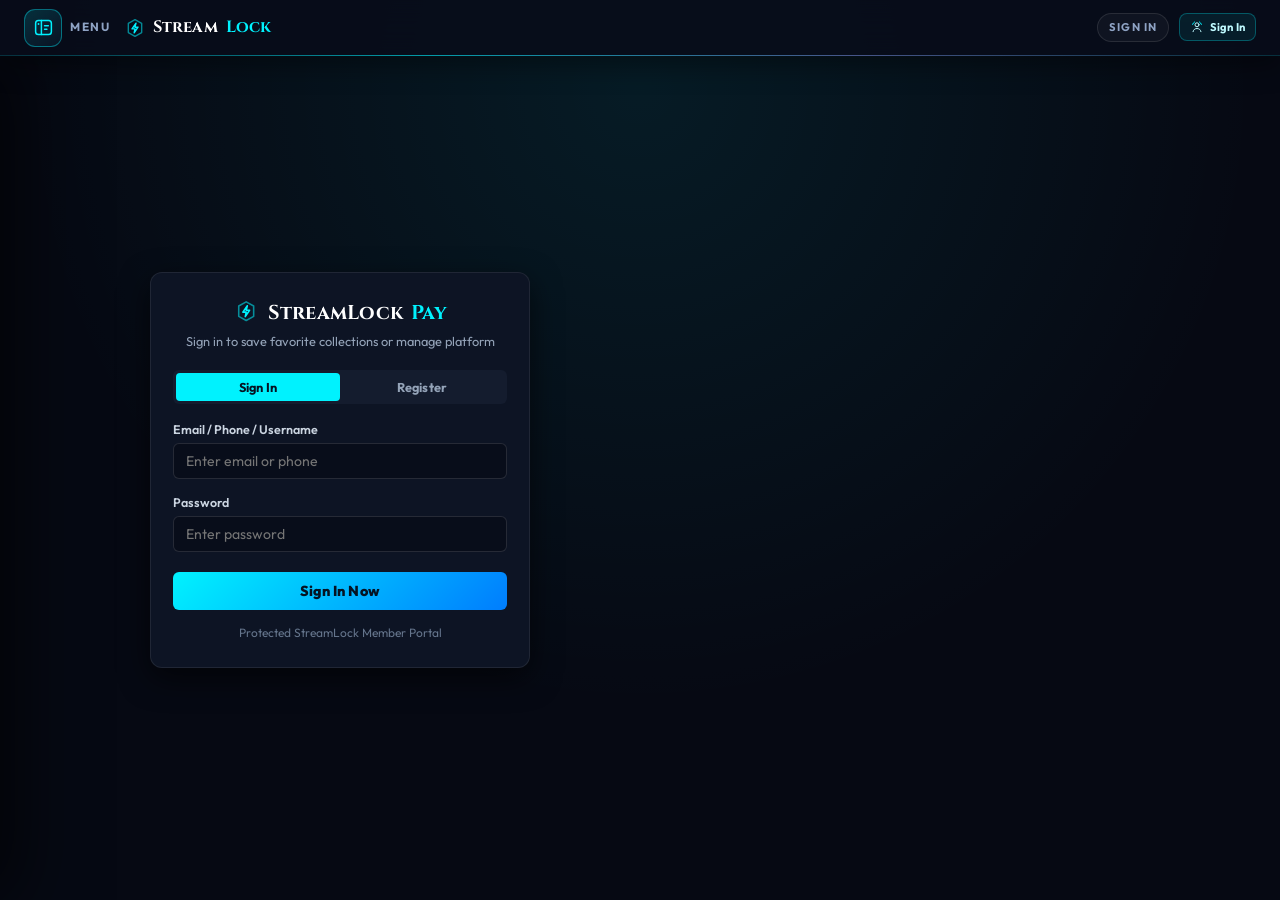
==== admin.html @ 2764302a "Add files via upload" ====
<!DOCTYPE html>
<html lang="en">
<head>
  <meta charset="UTF-8">
  <meta name="viewport" content="width=device-width, initial-scale=1.0">
  <meta http-equiv="refresh" content="0;url=index.html">
  <title>Developer Hub | StreamLock</title>
  <link rel="stylesheet" href="theme.css">
</head>
<body style="min-height:100vh;display:grid;place-items:center;background:#070a14;color:#cbd5e1;font-family:sans-serif;">
  <p>Opening the unified Developer Hub… <a href="index.html" style="color:#00f2fe;">Continue</a></p>
  <script>window.location.replace('index.html');</script>
</body>
</html>
---- theme.css ----
/* ============================================================
   StreamLock — Unified Design System
   Display: SLDisplay (engraved, magical, highly legible serif caps)
   Text:    SLText (rounded geometric sans, soft on the eyes)
   Fonts are embedded, so the site works fully offline.
   ============================================================ */
@font-face{font-family:'SLDisplay';src:url([data-uri]) format('woff2');font-weight:400 900;font-style:normal;font-display:swap}
@font-face{font-family:'SLText';src:url([data-uri]) format('woff2');font-weight:300 800;font-style:normal;font-display:swap}

:root{
  --sl-display:'SLDisplay','Cinzel',Georgia,serif;
  --sl-text:'SLText','Outfit',-apple-system,BlinkMacSystemFont,'Segoe UI',sans-serif;
  --sl-cyan:#00f2fe;
  --sl-blue:#4facfe;
  --sl-amber:#fbbf24;
  --sl-violet:#a78bfa;
  --sl-bar-h:56px;
}

/* One consistent type voice everywhere, including inline-styled elements */
*,*::before,*::after{font-family:var(--sl-font,var(--sl-text))!important;font-variant-numeric:tabular-nums}
html{scroll-behavior:smooth}
body{
  padding-top:var(--sl-bar-h)!important;
  color:#e9eff9;
  line-height:1.55;
  -webkit-font-smoothing:antialiased;
  text-rendering:optimizeLegibility;
}
h1,h2,h3,h4,h5,h6,
.brand,.brand-logo,.section-title,.stat-value,.video-title,.ad-headline,
.sl-wordmark,.sl-drawer-brand strong,.locked-msg-box h2,.sl-ad-title,
.sl-section-heading,.sl-unlock-title{
  --sl-font:var(--sl-display);
  font-weight:700!important;
  letter-spacing:.012em;
}
button,.btn,.tab-btn,.auth-tab,.ad-btn,.sl-nav-text b{font-weight:700;letter-spacing:.012em}
::selection{background:rgba(0,242,254,.28);color:#fff}
::-webkit-scrollbar{width:9px;height:9px}
::-webkit-scrollbar-track{background:#080d19}
::-webkit-scrollbar-thumb{background:#22304c;border-radius:9px;border:2px solid #080d19}
::-webkit-scrollbar-thumb:hover{background:#33486f}

/* ---------- Custom vector icon system (no emoji) ---------- */
.sl-ic{display:inline-flex;align-items:center;justify-content:center;width:1.12em;height:1.12em;vertical-align:-.19em;margin:0 .10em;flex:none;color:inherit;--sl-ic-accent:#00f2fe}
.sl-ic>svg{width:100%;height:100%;display:block;overflow:visible}
.sl-ic .acc{stroke:var(--sl-ic-accent)}
.sl-ic .acc-fill{fill:var(--sl-ic-accent);stroke:none}
.sl-ic .soft{opacity:.55}

/* ---------- Global top bar with corner menu button ---------- */
.sl-topbar{
  position:fixed;top:0;left:0;right:0;height:var(--sl-bar-h);z-index:100003;
  display:flex;align-items:center;gap:14px;padding:0 clamp(12px,2.4vw,24px);
  background:rgba(8,13,26,.90);backdrop-filter:blur(16px);-webkit-backdrop-filter:blur(16px);
  border-bottom:1px solid rgba(0,242,254,.16);
  box-shadow:0 8px 28px rgba(0,0,0,.42);
}
.sl-topbar::after{content:'';position:absolute;left:0;right:0;bottom:-1px;height:1px;background:linear-gradient(90deg,transparent,rgba(0,242,254,.55),rgba(167,139,250,.4),transparent)}
.sl-menu-btn{
  width:38px;height:38px;flex:0 0 38px;display:grid;place-items:center;
  border-radius:11px;border:1px solid rgba(0,242,254,.38);
  background:linear-gradient(145deg,rgba(0,242,254,.16),rgba(79,172,254,.05));
  color:var(--sl-cyan);cursor:pointer;position:relative;
  transition:transform .35s cubic-bezier(.22,1,.36,1),box-shadow .3s ease,border-color .3s ease,background .3s ease;
}
.sl-menu-btn .sl-ic{width:21px;height:21px;margin:0}
.sl-menu-btn:hover{transform:translateY(-1px);box-shadow:0 0 0 4px rgba(0,242,254,.10),0 8px 22px rgba(0,242,254,.20);border-color:var(--sl-cyan)}
body.sl-menu-open .sl-menu-btn{background:linear-gradient(145deg,rgba(0,242,254,.28),rgba(167,139,250,.12));border-color:var(--sl-cyan)}
body.sl-menu-open .sl-menu-btn .sl-ic{transform:translateX(2px)}
.sl-menu-btn .sl-ic{transition:transform .4s cubic-bezier(.22,1,.36,1)}
.sl-menu-label{font-size:.74rem;font-weight:700;letter-spacing:.14em;text-transform:uppercase;color:#8ea3c4;margin-left:-6px}
.sl-wordmark{display:flex;align-items:center;gap:8px;font-size:1.02rem;color:#fff;white-space:nowrap}
.sl-wordmark .sl-ic{width:20px;height:20px;margin:0;color:var(--sl-cyan)}
.sl-wordmark em{font-style:normal;color:var(--sl-cyan)}
.sl-topbar-right{margin-left:auto;display:flex;align-items:center;gap:10px;min-width:0}
.sl-page-chip{font-size:.7rem;font-weight:700;letter-spacing:.1em;text-transform:uppercase;color:#8ea3c4;border:1px solid rgba(255,255,255,.10);background:rgba(255,255,255,.035);padding:5px 11px;border-radius:20px;white-space:nowrap;overflow:hidden;text-overflow:ellipsis;max-width:44vw}
@media(max-width:560px){.sl-menu-label,.sl-page-chip{display:none}}

/* ---------- Sliding drawer + scrim ---------- */
.sl-scrim{
  position:fixed;top:var(--sl-bar-h);left:0;right:0;bottom:0;z-index:100001;background:rgba(3,7,18,.70);
  backdrop-filter:blur(5px);-webkit-backdrop-filter:blur(5px);
  opacity:0;visibility:hidden;transition:opacity .4s ease,visibility .4s ease;
}
body.sl-menu-open .sl-scrim{opacity:1;visibility:visible}
.sl-drawer{
  position:fixed;top:var(--sl-bar-h);left:0;bottom:0;width:min(372px,88vw);z-index:100002;
  display:flex;flex-direction:column;overflow:hidden;
  background:linear-gradient(165deg,#101c36 0%,#0a1122 52%,#080d1b 100%);
  border-right:1px solid rgba(0,242,254,.24);
  box-shadow:28px 0 70px rgba(0,0,0,.7);
  transform:translateX(-104%);
  transition:transform .46s cubic-bezier(.22,1,.36,1);
  will-change:transform;
}
body.sl-menu-open .sl-drawer{transform:translateX(0)}
.sl-drawer::before{content:'';position:absolute;top:-140px;left:-110px;width:340px;height:340px;background:radial-gradient(circle,rgba(0,242,254,.20),transparent 68%);pointer-events:none}
.sl-drawer::after{content:'';position:absolute;bottom:-160px;right:-120px;width:300px;height:300px;background:radial-gradient(circle,rgba(167,139,250,.14),transparent 70%);pointer-events:none}
.sl-drawer-head{position:relative;display:flex;align-items:center;justify-content:space-between;gap:12px;padding:22px 20px 18px;border-bottom:1px solid rgba(255,255,255,.07)}
.sl-drawer-brand{display:flex;align-items:center;gap:11px}
.sl-drawer-mark{width:40px;height:40px;display:grid;place-items:center;border-radius:12px;border:1px solid rgba(0,242,254,.35);background:linear-gradient(145deg,rgba(0,242,254,.18),rgba(167,139,250,.10));color:var(--sl-cyan)}
.sl-drawer-mark .sl-ic{width:23px;height:23px;margin:0}
.sl-drawer-brand strong{display:block;font-size:1.02rem;line-height:1.15;color:#fff}
.sl-drawer-brand small{display:block;font-size:.7rem;letter-spacing:.16em;text-transform:uppercase;color:#7d93b6}
.sl-close{width:32px;height:32px;display:grid;place-items:center;border-radius:10px;border:1px solid rgba(255,255,255,.10);background:rgba(255,255,255,.04);color:#9bb0cf;cursor:pointer;transition:.25s}
.sl-close:hover{color:#fff;border-color:rgba(0,242,254,.5);transform:rotate(90deg)}
.sl-close .sl-ic{width:17px;height:17px;margin:0}
.sl-drawer-body{position:relative;flex:1;overflow-y:auto;padding:18px 16px 22px;display:flex;flex-direction:column;gap:9px}
.sl-group-label{font-size:.67rem;font-weight:800;letter-spacing:.19em;text-transform:uppercase;color:#7089ad;padding:8px 6px 4px;display:flex;align-items:center;gap:8px}
.sl-group-label::after{content:'';flex:1;height:1px;background:linear-gradient(90deg,rgba(255,255,255,.12),transparent)}
.sl-group-label.sl-dev{color:var(--sl-amber);margin-top:14px}
.sl-group-label.sl-dev::after{background:linear-gradient(90deg,rgba(251,191,36,.35),transparent)}
.sl-group-label .sl-ic{width:15px;height:15px;margin:0;color:var(--sl-amber)}
.sl-nav-item{
  --i:0;
  display:flex;align-items:center;gap:12px;padding:11px 12px;border-radius:13px;
  text-decoration:none;color:#e9eff9;background:rgba(255,255,255,.035);
  border:1px solid rgba(255,255,255,.075);
  opacity:0;transform:translateX(-20px);
  transition:background .25s ease,border-color .25s ease,transform .25s ease,box-shadow .25s ease;
}
body.sl-menu-open .sl-nav-item{animation:slSlideIn .5s cubic-bezier(.22,1,.36,1) forwards;animation-delay:calc(.12s + var(--i)*.055s)}
@keyframes slSlideIn{to{opacity:1;transform:translateX(0)}}
.sl-nav-item:hover{background:rgba(0,242,254,.09);border-color:rgba(0,242,254,.42);transform:translateX(3px);box-shadow:0 8px 22px rgba(0,0,0,.3)}
.sl-nav-item.sl-dev-item{background:linear-gradient(120deg,rgba(0,242,254,.09),rgba(167,139,250,.05));border-color:rgba(0,242,254,.22)}
.sl-nav-ico{width:36px;height:36px;flex:0 0 36px;display:grid;place-items:center;border-radius:10px;background:rgba(0,242,254,.10);border:1px solid rgba(0,242,254,.20);color:var(--sl-cyan)}
.sl-nav-item.sl-dev-item .sl-nav-ico{background:rgba(251,191,36,.10);border-color:rgba(251,191,36,.25);color:var(--sl-amber)}
.sl-nav-ico .sl-ic{width:20px;height:20px;margin:0}
.sl-nav-ico .sl-ic{--sl-ic-accent:#a78bfa}
.sl-nav-item.sl-dev-item .sl-nav-ico .sl-ic{--sl-ic-accent:#fbbf24}
.sl-nav-text{min-width:0;flex:1;display:block}
.sl-nav-text b{display:block;font-size:.87rem;color:#f3f7ff;white-space:nowrap;overflow:hidden;text-overflow:ellipsis}
.sl-nav-text small{display:block;font-size:.71rem;color:#8298b9;white-space:nowrap;overflow:hidden;text-overflow:ellipsis}
.sl-nav-arrow{color:#66809f}
.sl-nav-arrow .sl-ic{width:15px;height:15px;margin:0}
.sl-nav-tag{font-size:.62rem;font-weight:800;letter-spacing:.06em;text-transform:uppercase;color:#05131b;background:var(--sl-amber);padding:4px 7px;border-radius:6px;white-space:nowrap}
.sl-drawer-foot{position:relative;padding:14px 20px 18px;border-top:1px solid rgba(255,255,255,.07);font-size:.71rem;color:#6f88ab;display:flex;align-items:center;gap:8px}
.sl-drawer-foot .sl-ic{width:15px;height:15px;margin:0;color:var(--sl-cyan)}

/* ---------- Watch page: scroll CTA + three sponsor cards ---------- */
.sl-lock-eyebrow{display:inline-flex;align-items:center;gap:7px;font-size:.7rem;font-weight:800;letter-spacing:.18em;text-transform:uppercase;color:var(--sl-cyan);margin-bottom:10px}
.sl-lock-eyebrow .sl-ic{width:16px;height:16px;margin:0}
.sl-scroll-cta{
  display:inline-flex;align-items:center;justify-content:center;gap:11px;
  padding:13px 26px;border-radius:999px;border:1px solid rgba(0,242,254,.55);
  background:linear-gradient(135deg,rgba(0,242,254,.16),rgba(79,172,254,.10));
  color:#eafeff;cursor:pointer;
  font-size:.98rem;font-weight:800;letter-spacing:.01em;
  box-shadow:0 8px 28px rgba(0,242,254,.16),inset 0 1px 0 rgba(255,255,255,.10);
  transition:transform .3s cubic-bezier(.22,1,.36,1),box-shadow .3s ease,background .3s ease;
}
.sl-scroll-cta:hover{transform:translateY(-3px);box-shadow:0 14px 36px rgba(0,242,254,.34)}
.sl-scroll-cta .sl-ic{width:19px;height:19px;margin:0;color:var(--sl-cyan);animation:slNudge 1.9s ease-in-out infinite}
@keyframes slNudge{0%,100%{transform:translateY(-2px)}50%{transform:translateY(3px)}}
.sl-ad-section{margin-top:22px}
.sl-section-heading{display:flex;align-items:center;gap:10px;font-size:1.12rem;color:#f1f6ff;margin-bottom:3px}
.sl-section-heading .sl-ic{width:21px;height:21px;margin:0;color:var(--sl-cyan)}
.sl-section-sub{font-size:.8rem;color:#8298b9;margin:0 0 14px}
.sl-ad-trio{display:grid;grid-template-columns:repeat(3,minmax(0,1fr));gap:14px}
@media(max-width:860px){.sl-ad-trio{grid-template-columns:1fr}}
.sl-ad-card{
  --ad:#00f2fe;
  position:relative;overflow:hidden;display:flex;flex-direction:column;gap:9px;
  padding:18px 17px 17px;border-radius:15px;text-decoration:none;color:#eaf1fb;
  background:linear-gradient(165deg,rgba(255,255,255,.045),rgba(255,255,255,.015));
  border:1px solid rgba(255,255,255,.09);
  transition:transform .32s cubic-bezier(.22,1,.36,1),box-shadow .32s ease,border-color .32s ease;
}
.sl-ad-card::before{content:'';position:absolute;top:-70px;right:-60px;width:190px;height:190px;border-radius:50%;background:radial-gradient(circle,color-mix(in srgb,var(--ad) 22%,transparent),transparent 70%);pointer-events:none;transition:transform .5s ease}
.sl-ad-card::after{content:'';position:absolute;top:0;left:18px;right:18px;height:2px;background:linear-gradient(90deg,transparent,var(--ad),transparent);opacity:.85}
.sl-ad-card:hover{transform:translateY(-5px);border-color:var(--ad);box-shadow:0 16px 38px rgba(0,0,0,.45),0 0 0 1px color-mix(in srgb,var(--ad) 25%,transparent)}
.sl-ad-card:hover::before{transform:scale(1.25)}
.sl-ad-ico{width:42px;height:42px;display:grid;place-items:center;border-radius:12px;color:var(--ad);background:color-mix(in srgb,var(--ad) 12%,transparent);border:1px solid color-mix(in srgb,var(--ad) 30%,transparent)}
.sl-ad-ico .sl-ic{width:24px;height:24px;margin:0;--sl-ic-accent:var(--ad)}
.sl-ad-tag{align-self:flex-start;font-size:.63rem;font-weight:800;letter-spacing:.13em;text-transform:uppercase;color:#07121c;background:var(--ad);padding:4px 9px;border-radius:6px}
.sl-ad-title{font-size:1.02rem;line-height:1.25;color:#fff}
.sl-ad-desc{font-size:.82rem;color:#93a7c4;line-height:1.5;flex:1}
.sl-ad-cta{display:inline-flex;align-items:center;gap:8px;align-self:flex-start;margin-top:4px;padding:9px 15px;border-radius:9px;background:color-mix(in srgb,var(--ad) 16%,transparent);border:1px solid color-mix(in srgb,var(--ad) 45%,transparent);color:var(--ad);font-size:.8rem;font-weight:800;transition:.25s}
.sl-ad-card:hover .sl-ad-cta{background:var(--ad);color:#07121c}
.sl-ad-cta .sl-ic{width:14px;height:14px;margin:0;--sl-ic-accent:currentColor}
.sl-ad-disclosure{font-size:.65rem;color:#60789a;letter-spacing:.08em;text-transform:uppercase;margin-top:2px}


/* ---------- Central video ads + responsive locked-player fix ---------- */
.sl-ad-trio{grid-template-columns:repeat(auto-fit,minmax(min(250px,100%),1fr))}
.sl-ad-video-card{padding-top:12px}
.sl-ad-media{position:relative;display:block;width:100%;aspect-ratio:16/9;overflow:hidden;border-radius:11px;background:radial-gradient(circle at 50% 20%,color-mix(in srgb,var(--ad) 18%,transparent),#070d18 72%);border:1px solid color-mix(in srgb,var(--ad) 22%,transparent)}
.sl-ad-video{position:absolute;inset:0;width:100%!important;height:100%!important;display:block!important;object-fit:cover;opacity:0;transition:opacity .35s ease;background:transparent!important}
.sl-ad-video.ready{opacity:1}
.sl-ad-media-fallback{position:absolute;inset:0;display:grid;place-items:center;color:var(--ad)}
.sl-ad-media-fallback .sl-ic{width:44px;height:44px;margin:0;--sl-ic-accent:var(--ad)}
.locked-poster-placeholder{padding:clamp(14px,3vw,32px);overflow:hidden}
.locked-msg-box{width:min(100%,760px);max-height:100%;overflow-y:auto;padding:4px 8px;scrollbar-width:thin}
.locked-msg-box h2{font-size:clamp(1.15rem,3.2vw,2rem)!important;line-height:1.12!important;margin:0 0 clamp(10px,2vh,18px)!important;overflow-wrap:anywhere}
.sl-scroll-cta{max-width:100%;padding:clamp(10px,1.8vw,13px) clamp(16px,3vw,26px);font-size:clamp(.78rem,2vw,.98rem);line-height:1.25;text-align:center;flex-wrap:wrap}
@media(max-height:700px) and (min-width:601px){
  .main-wrap{margin-top:10px}
  .locked-msg-box h2{font-size:clamp(1.05rem,2.6vw,1.6rem)!important}
  .sl-lock-eyebrow{margin-bottom:6px}
  .sl-scroll-cta{padding:10px 20px}
}
@media(max-width:600px){
  .locked-msg-box h2{font-size:clamp(1rem,5.8vw,1.35rem)!important}
  .locked-poster-placeholder{padding:12px}
}


/* ---------- Adaptive platform embeds + customizable ad icons ---------- */
.sl-ad-media-mount{position:absolute;inset:0;z-index:1;display:block}
.sl-ad-media-mount>.sl-ad-video{position:absolute;inset:0;width:100%!important;height:100%!important;border:0;object-fit:cover}
.sl-ad-media-fallback{z-index:0}
.sl-ad-custom-icon{position:absolute;z-index:3;top:9px;left:9px;width:36px;height:36px;display:grid;place-items:center;overflow:hidden;border-radius:10px;color:var(--ad);background:rgba(4,10,20,.80);border:1px solid color-mix(in srgb,var(--ad) 48%,transparent);box-shadow:0 5px 16px rgba(0,0,0,.3);backdrop-filter:blur(7px)}
.sl-ad-custom-icon .sl-ic{width:20px;height:20px;margin:0;--sl-ic-accent:var(--ad)}
.sl-ad-custom-image{display:block;width:100%;height:100%;object-fit:cover}


/* ---------- Compact searchable video-list cards ---------- */
.sl-list-grid{display:grid;gap:9px}
.sl-list-card{display:grid;grid-template-columns:150px minmax(0,1fr) auto;align-items:center;gap:13px;min-height:104px;padding:9px;background:linear-gradient(135deg,#0d1424,#10182a);border:1px solid rgba(255,255,255,.085);border-radius:11px;transition:border-color .2s,transform .2s,box-shadow .2s}
.sl-list-card:hover{border-color:rgba(0,242,254,.32);transform:translateY(-1px);box-shadow:0 8px 24px rgba(0,0,0,.22)}
.sl-list-thumb-link{display:block;width:150px;height:86px;overflow:hidden;border-radius:8px;background:#030711;text-decoration:none}
.sl-list-thumb{display:block;width:100%;height:100%;object-fit:cover;transition:transform .3s}.sl-list-card:hover .sl-list-thumb{transform:scale(1.035)}
.sl-list-info{min-width:0}.sl-list-badges{display:flex;align-items:center;gap:7px;margin-bottom:4px}
.sl-list-status{display:inline-flex;align-items:center;padding:2px 7px;border-radius:10px;background:rgba(56,189,248,.11);border:1px solid rgba(56,189,248,.25);color:#38bdf8;font-size:.57rem;font-weight:800;letter-spacing:.05em;text-transform:uppercase}.sl-list-status.complete{color:#34d399;background:rgba(52,211,153,.1);border-color:rgba(52,211,153,.24)}
.sl-list-count{color:#7188aa;font-size:.63rem}.sl-list-title{display:block;color:#f2f7ff;font-family:var(--sl-display)!important;font-size:.91rem;line-height:1.2;text-decoration:none;white-space:nowrap;overflow:hidden;text-overflow:ellipsis}.sl-list-title:hover{color:#00f2fe}
.sl-list-desc{display:-webkit-box;-webkit-line-clamp:2;-webkit-box-orient:vertical;overflow:hidden;color:#8298b9;font-size:.7rem;line-height:1.4;margin-top:4px;max-width:650px}
.sl-list-actions{display:flex;flex-direction:column;align-items:stretch;gap:6px;min-width:98px}.sl-list-favorite,.sl-list-open{display:inline-flex;align-items:center;justify-content:center;gap:5px;border-radius:7px;padding:6px 9px;font-size:.66rem;font-weight:800;text-decoration:none;white-space:nowrap;cursor:pointer}.sl-list-favorite{border:1px solid rgba(251,191,36,.25);background:rgba(251,191,36,.07);color:#fbbf24}.sl-list-favorite.active{background:rgba(251,191,36,.16);border-color:rgba(251,191,36,.46)}.sl-list-favorite .sl-ic,.sl-list-open .sl-ic{width:13px;height:13px;margin:0}.sl-list-open{border:1px solid rgba(0,242,254,.23);background:rgba(0,242,254,.08);color:#00f2fe}.sl-list-open:hover{background:#00f2fe;color:#051322}.sl-list-empty{color:#64748b;font-size:.65rem;text-align:center;padding:6px}
@media(max-width:620px){.sl-list-card{grid-template-columns:104px minmax(0,1fr);gap:10px;padding:8px}.sl-list-thumb-link{grid-row:1 / span 2;width:104px;height:74px;align-self:start}.sl-list-info{grid-column:2}.sl-list-actions{grid-column:2;flex-direction:row;min-width:0}.sl-list-favorite,.sl-list-open{flex:1;padding:5px 7px}.sl-list-desc{-webkit-line-clamp:1;font-size:.67rem}.sl-list-title{font-size:.82rem}.sl-list-badges{margin-bottom:3px}}


/* ---------- Global account action + branded dialogs ---------- */
.sl-auth-button{display:inline-flex;align-items:center;justify-content:center;gap:6px;flex:none;border:1px solid rgba(0,242,254,.28);background:rgba(0,242,254,.08);color:#bffaff;border-radius:8px;padding:6px 10px;font-size:.7rem;cursor:pointer;white-space:nowrap}.sl-auth-button:hover{background:#00f2fe;color:#051322}.sl-auth-button .sl-ic{width:14px;height:14px;margin:0}
.sl-dialog-overlay{position:fixed;inset:0;z-index:1000000;display:grid;place-items:center;padding:20px;background:rgba(2,6,15,.78);backdrop-filter:blur(8px);animation:slDialogFade .18s ease}
.sl-dialog{width:min(100%,410px);padding:25px;background:linear-gradient(150deg,#101b31,#0a1121);border:1px solid rgba(0,242,254,.3);border-radius:17px;box-shadow:0 28px 80px rgba(0,0,0,.58);text-align:center;animation:slDialogIn .22s ease}
.sl-dialog-mark{display:grid;place-items:center;width:45px;height:45px;margin:0 auto 13px;border-radius:13px;background:rgba(0,242,254,.1);border:1px solid rgba(0,242,254,.25);color:#00f2fe}.sl-dialog-mark .sl-ic{width:24px;height:24px;margin:0}.sl-dialog h2{font-size:1.12rem;color:#f2f8ff}.sl-dialog-message{color:#a9bdd7;font-size:.85rem;line-height:1.6;margin:10px 0 21px;white-space:pre-wrap}.sl-dialog-actions{display:flex;justify-content:flex-end;gap:8px}.sl-dialog-button{min-width:90px;border:1px solid rgba(255,255,255,.12);border-radius:8px;background:#162035;color:#cbd5e1;padding:9px 15px;font-size:.77rem;cursor:pointer}.sl-dialog-button.primary{margin-left:auto;background:#00f2fe;border-color:#00f2fe;color:#051322}.sl-dialog-button:hover{filter:brightness(1.1)}
@keyframes slDialogFade{from{opacity:0}to{opacity:1}}@keyframes slDialogIn{from{transform:translateY(10px) scale(.98)}to{transform:none}}
@media(max-width:480px){.sl-auth-button{padding:6px 8px}.sl-auth-button .sl-ic{display:none}.sl-dialog{padding:21px}.sl-dialog-actions{justify-content:stretch}.sl-dialog-button{flex:1;min-width:0}}

/* ---------- V7: compact, media-first sponsored cards ---------- */
.sl-ad-video-card{gap:7px;padding:10px 12px 13px;border-radius:13px}
.sl-ad-video-card .sl-ad-media{border-radius:9px}
.sl-ad-video-card .sl-ad-tag{font-size:.55rem;line-height:1.2;letter-spacing:.11em;padding:3px 7px;border-radius:5px}
.sl-ad-video-card .sl-ad-title{font-family:var(--sl-body)!important;font-size:clamp(.82rem,1.4vw,.94rem);font-weight:750;line-height:1.28;letter-spacing:-.01em}
.sl-ad-video-card .sl-ad-desc{font-size:.73rem;line-height:1.4}
.sl-ad-video-card .sl-ad-cta{font-size:.72rem;line-height:1.2;padding:7px 11px;border-radius:7px;margin-top:2px}
.sl-ad-video-card .sl-ad-cta .sl-ic{width:12px;height:12px}
.sl-ad-video-card .sl-ad-custom-icon{top:7px;left:7px;width:30px;height:30px;border-radius:8px}
.sl-ad-video-card .sl-ad-custom-icon .sl-ic{width:17px;height:17px}
.sl-ad-media-fallback{display:none!important}

/* Sponsor media is click-to-visit only; never expose source-native touch controls. */
.sl-ad-video{pointer-events:none!important}
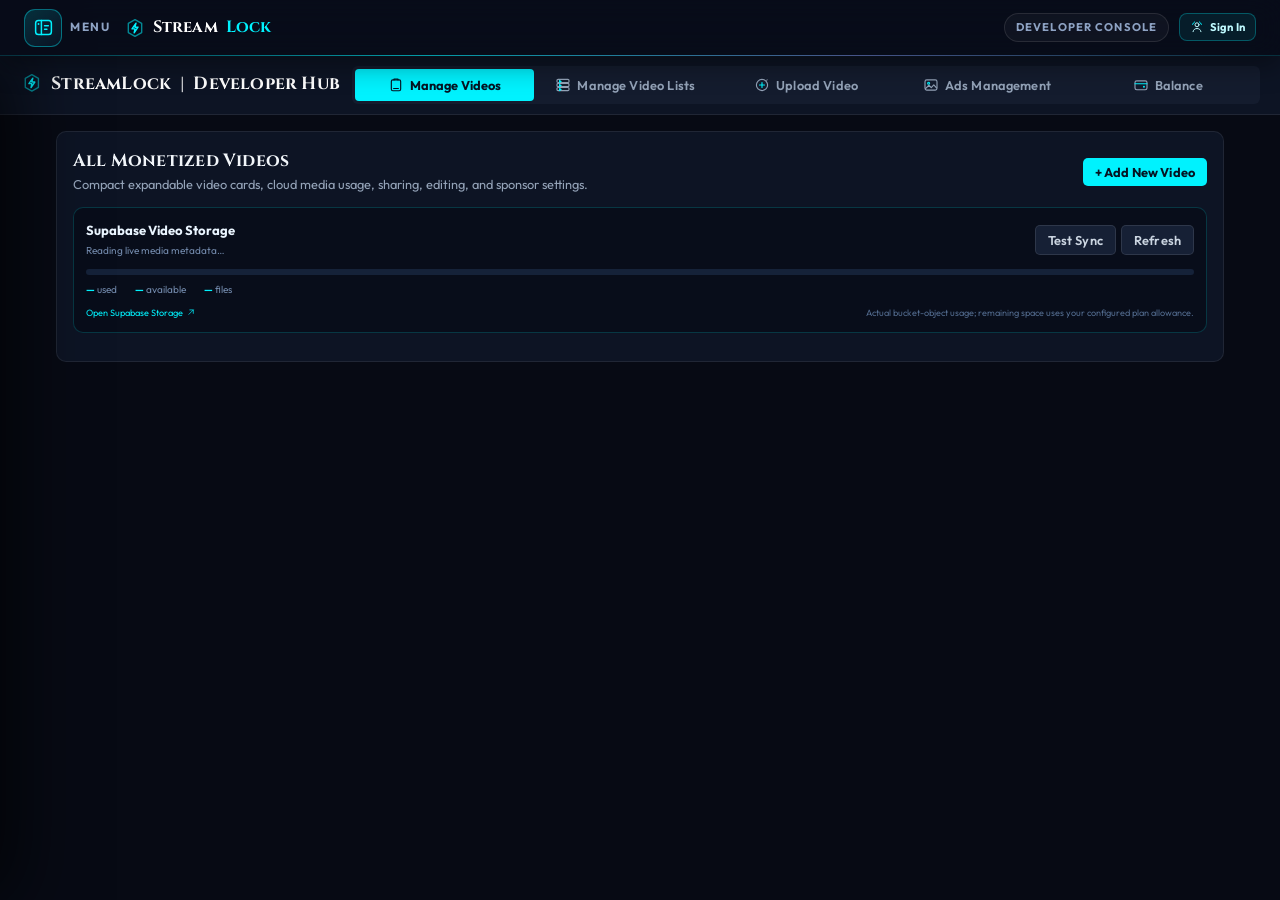
==== commit ad5ae915: "Add files via upload" ====
--- a/admin.html
+++ b/admin.html
@@ -1,6 +1,8 @@
 <!DOCTYPE html>
 <html lang="en">
 <head>
+  <script async src="https://pagead2.googlesyndication.com/pagead/js/adsbygoogle.js?client=ca-pub-8571248502433126" crossorigin="anonymous"></script>
+
   <meta charset="UTF-8">
   <meta name="viewport" content="width=device-width, initial-scale=1.0">
   <meta http-equiv="refresh" content="0;url=index.html">
--- a/theme.css
+++ b/theme.css
@@ -252,3 +252,21 @@
 
 /* Sponsor media is click-to-visit only; never expose source-native touch controls. */
 .sl-ad-video{pointer-events:none!important}
+
+/* ---------- V10: compact vertical discovery cards ---------- */
+.sl-list-grid{display:grid;grid-template-columns:repeat(auto-fill,minmax(180px,1fr));gap:11px}
+.sl-list-card{display:flex;flex-direction:column;align-items:stretch;gap:0;min-height:0;padding:0;overflow:hidden;border-radius:11px}
+.sl-list-thumb-link{display:block;width:100%;height:auto;aspect-ratio:16/10;flex:none;border-radius:0}
+.sl-list-thumb{width:100%;height:100%;object-fit:cover}
+.sl-list-info{padding:10px 11px 7px;flex:1}
+.sl-list-title{font-size:.82rem;white-space:normal;display:-webkit-box;-webkit-line-clamp:2;-webkit-box-orient:vertical;min-height:2.05em}
+.sl-list-desc{font-size:.66rem;-webkit-line-clamp:2;margin-top:3px}
+.sl-list-actions{display:flex;flex-direction:row;align-items:center;justify-content:space-between;gap:5px;min-width:0;padding:7px 9px 9px}
+.sl-list-favorite,.sl-list-open{flex:1;min-width:0;padding:6px 5px;font-size:.59rem}
+@media(max-width:620px){.sl-list-grid{grid-template-columns:repeat(2,minmax(0,1fr));gap:8px}.sl-list-card{display:flex;min-height:0;padding:0}.sl-list-thumb-link{grid-row:auto;width:100%;height:auto;aspect-ratio:16/10}.sl-list-info{padding:8px}.sl-list-actions{padding:6px 7px 8px}.sl-list-favorite,.sl-list-open{font-size:.56rem}.sl-list-desc{display:none}}
+
+/* ---------- V10: transfer and cloud-save status ---------- */
+.sl-transfer-status{position:fixed;z-index:1000000;left:16px;bottom:16px;width:min(360px,calc(100vw - 32px));display:flex;align-items:center;gap:10px;padding:11px 13px;border:1px solid rgba(0,242,254,.35);border-radius:11px;background:rgba(7,15,28,.96);box-shadow:0 14px 38px rgba(0,0,0,.45);backdrop-filter:blur(14px);color:#dff9ff;font:600 .74rem/1.4 -apple-system,BlinkMacSystemFont,"Segoe UI",sans-serif;transition:opacity .25s,transform .25s}.sl-transfer-status[hidden]{display:none}.sl-transfer-status .sl-ic{flex:none;width:19px;height:19px;margin:0;color:#00f2fe}.sl-transfer-copy{min-width:0;flex:1}.sl-transfer-track{height:3px;margin-top:6px;background:rgba(255,255,255,.09);border-radius:5px;overflow:hidden}.sl-transfer-bar{height:100%;width:0;background:#00f2fe;transition:width .3s}.sl-transfer-status.success{border-color:rgba(52,211,153,.4)}.sl-transfer-status.success .sl-ic{color:#34d399}.sl-transfer-status.success .sl-transfer-bar{background:#34d399}.sl-transfer-status.error{border-color:rgba(248,113,113,.5)}.sl-transfer-status.error .sl-ic{color:#f87171}.sl-transfer-status.error .sl-transfer-bar{background:#f87171}.sl-transfer-status.uploading .sl-ic,.sl-transfer-status.saving .sl-ic{animation:slTransferPulse 1s infinite alternate}@keyframes slTransferPulse{to{opacity:.4;transform:scale(.88)}}
+
+/* Remove injected hosting badges that cover site controls, including embedded managers. */
+.netlify-badge,#netlify-badge,#netlify-badge-outer,[data-netlify-badge],[aria-label="Powered by Netlify"]{display:none!important;visibility:hidden!important;pointer-events:none!important}
